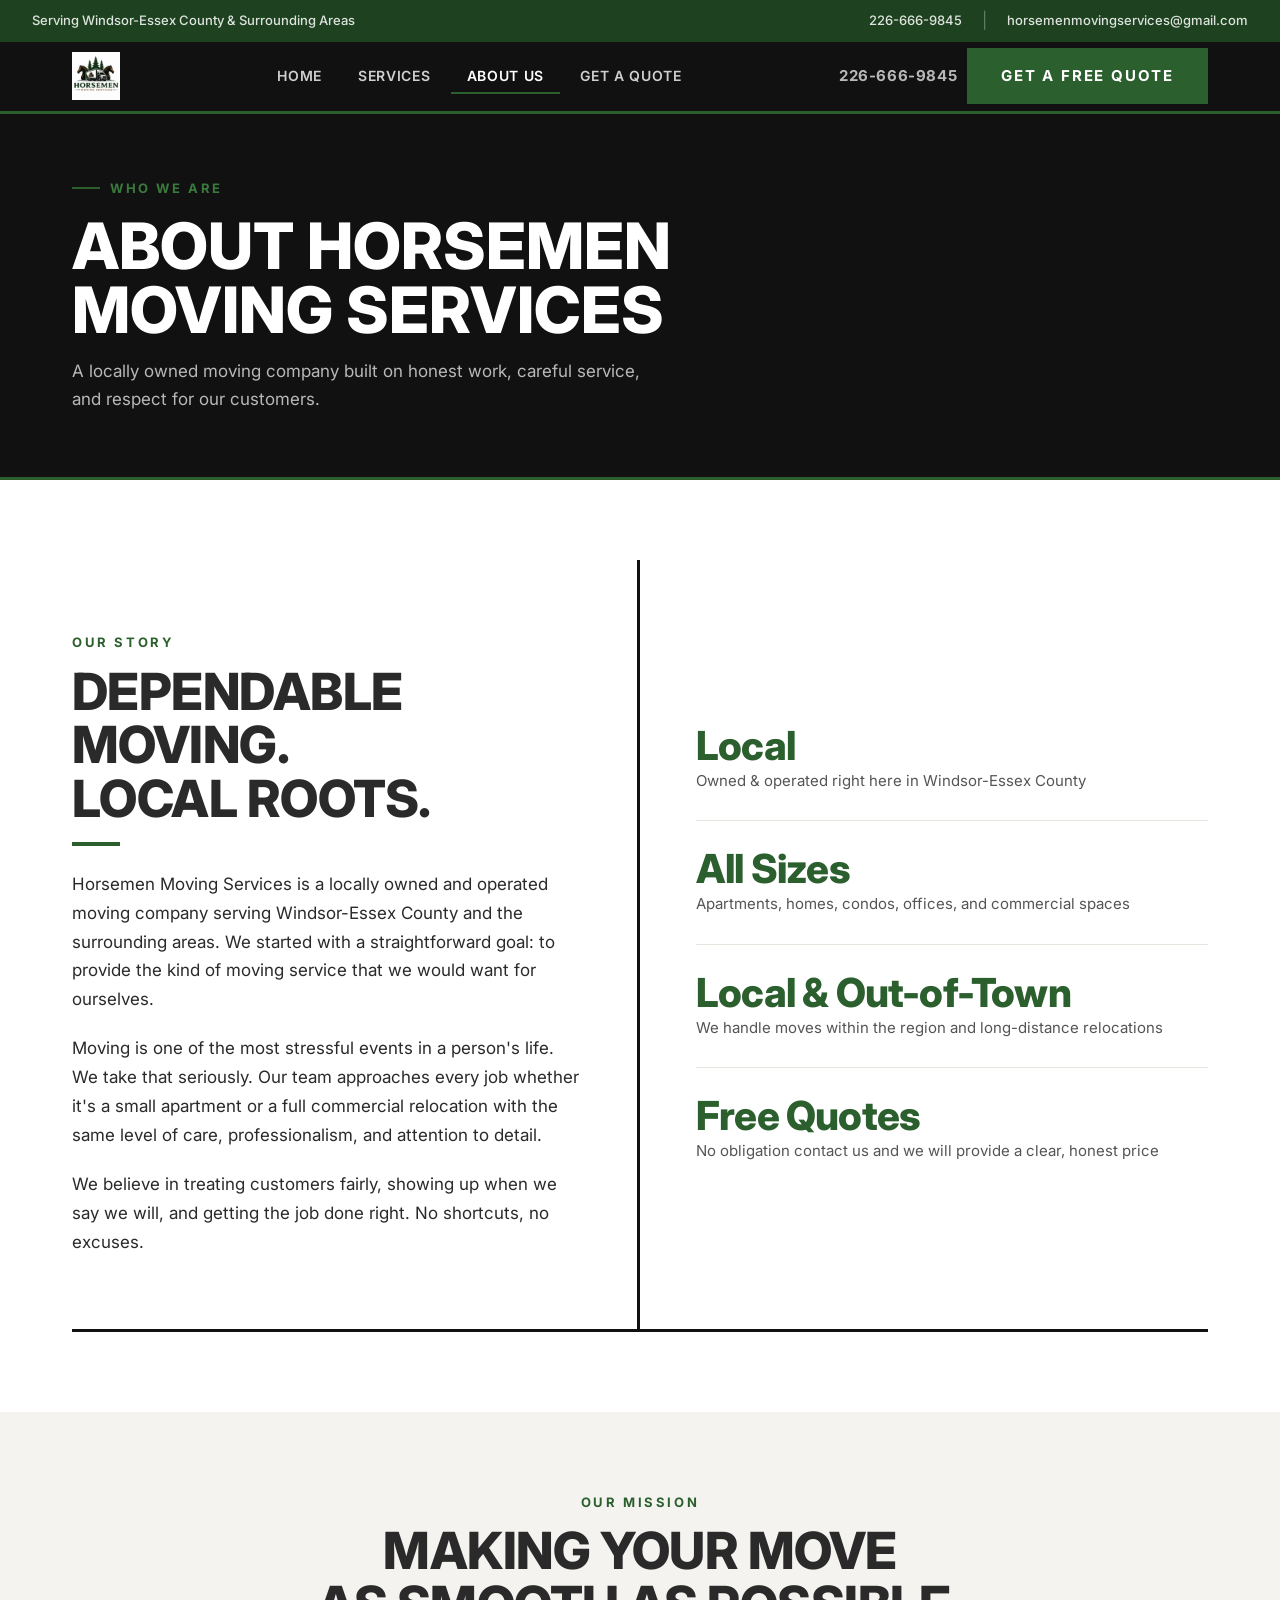
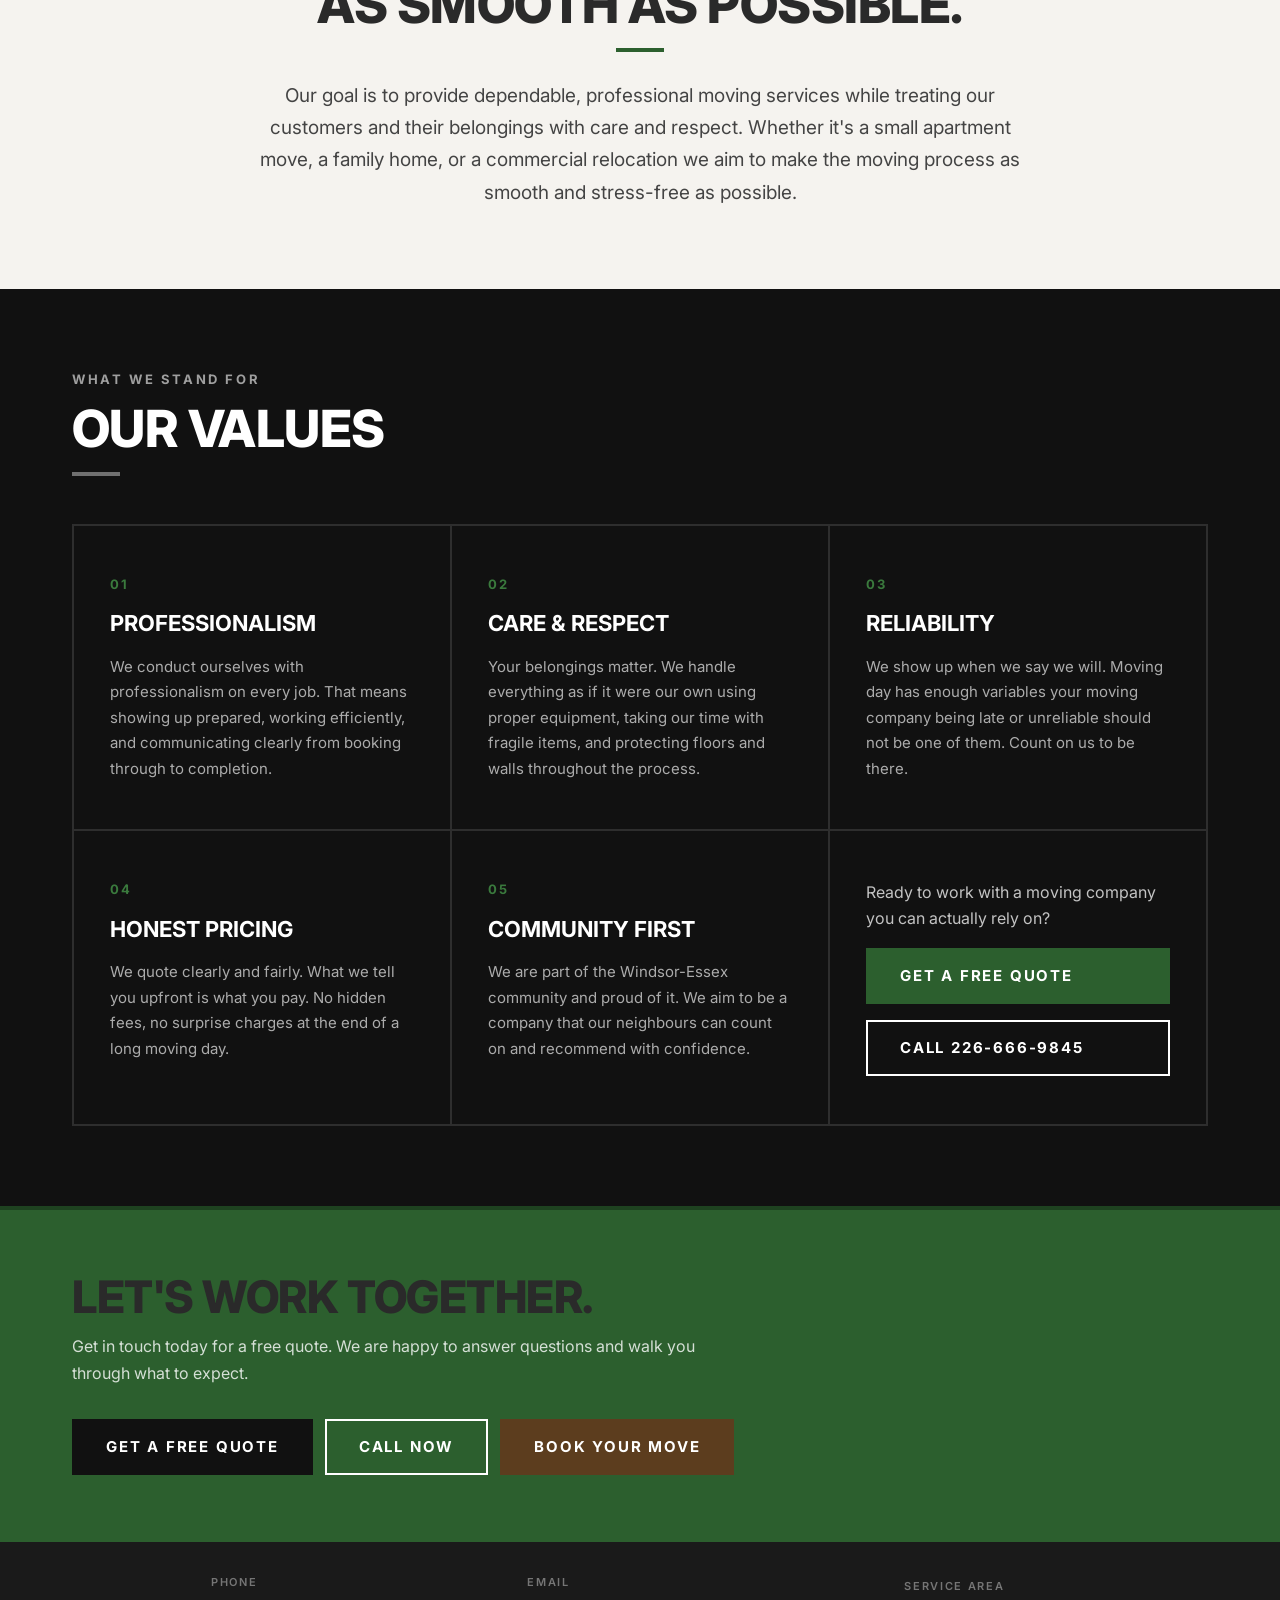
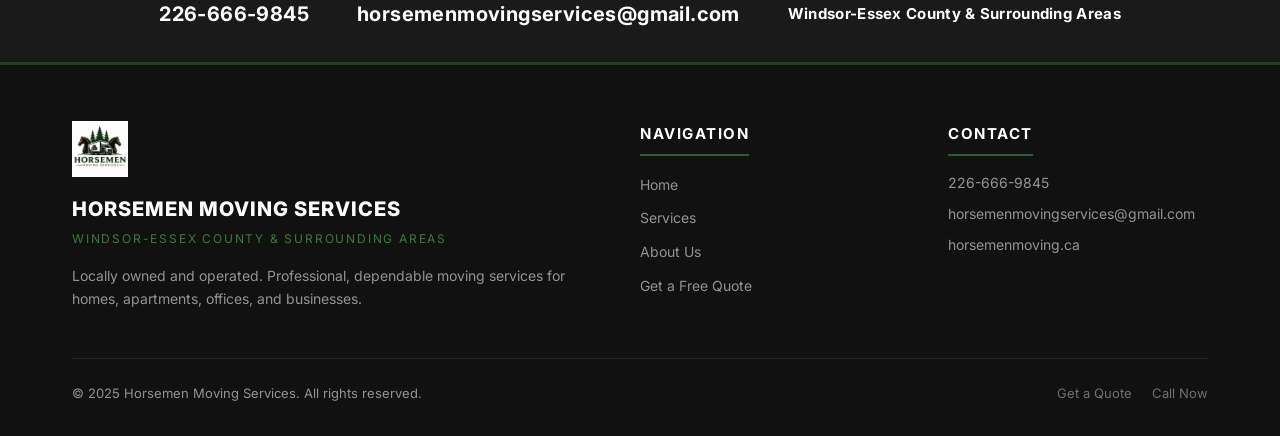
==== about.html @ dae124a0 "Initial commit: Horsemen Moving Services website" ====
﻿<!DOCTYPE html>
<html lang="en">
<head>
  <meta charset="UTF-8" />
  <meta name="viewport" content="width=device-width, initial-scale=1.0" />
  <title>About Us | Horsemen Moving Services</title>
  <meta name="description" content="Horsemen Moving Services is a locally owned moving company serving Windsor-Essex County. Learn about our values and commitment to professional, dependable service." />
  <link rel="stylesheet" href="style.css" />
  <style>
    /* About page specific additions */
    .about-intro {
      display: grid;
      grid-template-columns: 1fr 1fr;
      gap: 0;
      border-bottom: 3px solid var(--black);
    }

    .about-intro__content {
      padding: 72px 56px 72px 0;
      border-right: 3px solid var(--black);
    }

    .about-intro__aside {
      padding: 72px 0 72px 56px;
      display: flex;
      flex-direction: column;
      justify-content: center;
    }

    .about-stat {
      padding: 28px 0;
      border-bottom: 1px solid var(--light-gray);
    }

    .about-stat:last-child {
      border-bottom: none;
    }

    .about-stat__value {
      font-family: var(--font-cond);
      font-size: 40px;
      font-weight: 800;
      color: var(--green);
      line-height: 1;
      letter-spacing: -0.02em;
      margin-bottom: 4px;
    }

    .about-stat__label {
      font-size: 15px;
      color: #555;
      line-height: 1.5;
    }

    .values-row {
      display: grid;
      grid-template-columns: repeat(3, 1fr);
      gap: 0;
      border-top: 2px solid rgba(255,255,255,0.12);
      border-left: 2px solid rgba(255,255,255,0.12);
    }

    .value-block {
      padding: 48px 36px;
      border-right: 2px solid rgba(255,255,255,0.12);
      border-bottom: 2px solid rgba(255,255,255,0.12);
    }

    .value-block__label {
      font-family: var(--font-cond);
      font-size: 13px;
      font-weight: 700;
      letter-spacing: 0.18em;
      text-transform: uppercase;
      color: var(--green-light);
      margin-bottom: 12px;
    }

    .value-block__title {
      font-family: var(--font-cond);
      font-size: 22px;
      font-weight: 700;
      text-transform: uppercase;
      color: var(--white);
      margin-bottom: 12px;
    }

    .value-block__body {
      font-size: 15px;
      line-height: 1.7;
      color: rgba(255,255,255,0.65);
    }

    @media (max-width: 1024px) {
      .about-intro {
        grid-template-columns: 1fr;
      }
      .about-intro__content {
        padding: 56px 0;
        border-right: none;
        border-bottom: 2px solid var(--light-gray);
      }
      .about-intro__aside {
        padding: 48px 0;
      }
      .values-row {
        grid-template-columns: 1fr 1fr;
      }
    }

    @media (max-width: 768px) {
      .values-row {
        grid-template-columns: 1fr;
      }
    }
  </style>
</head>
<body>

  <!-- TOP BAR -->
  <div class="topbar">
    <div style="display:flex;gap:24px;align-items:center;flex-wrap:wrap;">
      <span class="topbar__item">Serving Windsor-Essex County &amp; Surrounding Areas</span>
    </div>
    <div style="display:flex;gap:20px;align-items:center;flex-wrap:wrap;">
      <span class="topbar__item"><a href="tel:2266669845">226-666-9845</a></span>
      <span class="topbar__sep">|</span>
      <span class="topbar__item"><a href="mailto:horsemenmovingservices@gmail.com">horsemenmovingservices@gmail.com</a></span>
    </div>
  </div>

  <!-- NAVIGATION -->
  <nav class="nav" id="main-nav">
    <div class="nav__inner">
      <a href="index.html" class="nav__logo" aria-label="Horsemen Moving Services Home">
        <img src="logo.jpg" alt="Horsemen Moving Services Logo" />
      </a>
      <ul class="nav__links" role="list">
        <li><a href="index.html" class="nav__link">Home</a></li>
        <li><a href="services.html" class="nav__link">Services</a></li>
        <li><a href="about.html" class="nav__link active">About Us</a></li>
        <li><a href="quote.html" class="nav__link">Get a Quote</a></li>
      </ul>
      <div class="nav__cta">
        <a href="tel:2266669845" class="nav__phone">226-666-9845</a>
        <a href="quote.html" class="btn btn--green">Get a Free Quote</a>
      </div>
      <button class="nav__hamburger" id="hamburger" aria-label="Open menu" aria-expanded="false">
        <span></span><span></span><span></span>
      </button>
    </div>
    <div class="nav__mobile" id="mobile-menu" role="navigation">
      <a href="index.html" class="nav__link">Home</a>
      <a href="services.html" class="nav__link">Services</a>
      <a href="about.html" class="nav__link active">About Us</a>
      <a href="quote.html" class="nav__link">Get a Quote</a>
      <a href="quote.html" class="btn btn--green">Get a Free Quote</a>
      <a href="tel:2266669845" class="btn btn--outline-white">Call Now: 226-666-9845</a>
    </div>
  </nav>

  <!-- PAGE HERO -->
  <section class="page-hero">
    <div class="container">
      <span class="page-hero__eyebrow">Who We Are</span>
      <h1 class="page-hero__title">About Horsemen<br>Moving Services</h1>
      <p class="page-hero__body">
        A locally owned moving company built on honest work, careful service, and respect for our customers.
      </p>
    </div>
  </section>

  <!-- ABOUT INTRO -->
  <section class="section">
    <div class="container">
      <div class="about-intro">

        <div class="about-intro__content">
          <span class="section-label section-label--green">Our Story</span>
          <h2 class="section-title">Dependable Moving.<br>Local Roots.</h2>
          <div class="divider"></div>
          <p class="section-body" style="margin-bottom:20px;">
            Horsemen Moving Services is a locally owned and operated moving company serving Windsor-Essex County and the surrounding areas. We started with a straightforward goal: to provide the kind of moving service that we would want for ourselves.
          </p>
          <p class="section-body" style="margin-bottom:20px;">
            Moving is one of the most stressful events in a person's life. We take that seriously. Our team approaches every job whether it's a small apartment or a full commercial relocation with the same level of care, professionalism, and attention to detail.
          </p>
          <p class="section-body">
            We believe in treating customers fairly, showing up when we say we will, and getting the job done right. No shortcuts, no excuses.
          </p>
        </div>

        <div class="about-intro__aside">
          <div class="about-stat">
            <div class="about-stat__value">Local</div>
            <div class="about-stat__label">Owned &amp; operated right here in Windsor-Essex County</div>
          </div>
          <div class="about-stat">
            <div class="about-stat__value">All Sizes</div>
            <div class="about-stat__label">Apartments, homes, condos, offices, and commercial spaces</div>
          </div>
          <div class="about-stat">
            <div class="about-stat__value">Local &amp; Out-of-Town</div>
            <div class="about-stat__label">We handle moves within the region and long-distance relocations</div>
          </div>
          <div class="about-stat">
            <div class="about-stat__value">Free Quotes</div>
            <div class="about-stat__label">No obligation contact us and we will provide a clear, honest price</div>
          </div>
        </div>

      </div>
    </div>
  </section>

  <!-- MISSION -->
  <section class="section section--offwhite" aria-labelledby="mission-heading">
    <div class="container">
      <div style="max-width:760px;margin:0 auto;text-align:center;">
        <span class="section-label section-label--green" style="display:block;text-align:center;">Our Mission</span>
        <h2 class="section-title" id="mission-heading" style="text-align:center;">
          Making Your Move<br>As Smooth As Possible.
        </h2>
        <div class="divider" style="margin:16px auto 28px;"></div>
        <p style="font-size:19px;line-height:1.7;color:#444;text-align:center;">
          Our goal is to provide dependable, professional moving services while treating our customers and their belongings with care and respect. Whether it's a small apartment move, a family home, or a commercial relocation we aim to make the moving process as smooth and stress-free as possible.
        </p>
      </div>
    </div>
  </section>

  <!-- VALUES -->
  <section class="section section--dark" aria-labelledby="values-heading">
    <div class="container">
      <span class="section-label section-label--light">What We Stand For</span>
      <h2 class="section-title" id="values-heading">Our Values</h2>
      <div class="divider divider--white" style="margin-bottom:48px;"></div>

      <div class="values-row">
        <div class="value-block">
          <div class="value-block__label">01</div>
          <h3 class="value-block__title">Professionalism</h3>
          <p class="value-block__body">We conduct ourselves with professionalism on every job. That means showing up prepared, working efficiently, and communicating clearly from booking through to completion.</p>
        </div>
        <div class="value-block">
          <div class="value-block__label">02</div>
          <h3 class="value-block__title">Care &amp; Respect</h3>
          <p class="value-block__body">Your belongings matter. We handle everything as if it were our own using proper equipment, taking our time with fragile items, and protecting floors and walls throughout the process.</p>
        </div>
        <div class="value-block">
          <div class="value-block__label">03</div>
          <h3 class="value-block__title">Reliability</h3>
          <p class="value-block__body">We show up when we say we will. Moving day has enough variables your moving company being late or unreliable should not be one of them. Count on us to be there.</p>
        </div>
        <div class="value-block">
          <div class="value-block__label">04</div>
          <h3 class="value-block__title">Honest Pricing</h3>
          <p class="value-block__body">We quote clearly and fairly. What we tell you upfront is what you pay. No hidden fees, no surprise charges at the end of a long moving day.</p>
        </div>
        <div class="value-block">
          <div class="value-block__label">05</div>
          <h3 class="value-block__title">Community First</h3>
          <p class="value-block__body">We are part of the Windsor-Essex community and proud of it. We aim to be a company that our neighbours can count on and recommend with confidence.</p>
        </div>
        <div class="value-block" style="display:flex;flex-direction:column;justify-content:center;gap:16px;">
          <p style="font-size:16px;color:rgba(255,255,255,0.75);line-height:1.65;">Ready to work with a moving company you can actually rely on?</p>
          <a href="quote.html" class="btn btn--green">Get a Free Quote</a>
          <a href="tel:2266669845" class="btn btn--outline-white">Call 226-666-9845</a>
        </div>
      </div>
    </div>
  </section>

  <!-- CTA BAND -->
  <div class="cta-band">
    <div class="container">
      <div class="cta-band__inner">
        <div class="cta-band__text">
          <h2 class="section-title">Let's Work Together.</h2>
          <p class="section-body">Get in touch today for a free quote. We are happy to answer questions and walk you through what to expect.</p>
        </div>
        <div class="cta-band__buttons">
          <a href="quote.html" class="btn btn--black">Get a Free Quote</a>
          <a href="tel:2266669845" class="btn btn--outline-white">Call Now</a>
          <a href="quote.html" class="btn btn--brown">Book Your Move</a>
        </div>
      </div>
    </div>
  </div>

  <!-- CONTACT STRIP -->
  <div class="contact-strip">
    <div class="contact-strip__inner">
      <div class="contact-item">
        <span class="contact-item__label">Phone</span>
        <span class="contact-item__value"><a href="tel:2266669845">226-666-9845</a></span>
      </div>
      <div class="contact-item">
        <span class="contact-item__label">Email</span>
        <span class="contact-item__value"><a href="mailto:horsemenmovingservices@gmail.com">horsemenmovingservices@gmail.com</a></span>
      </div>
      <div class="contact-item">
        <span class="contact-item__label">Service Area</span>
        <span class="contact-item__value" style="font-size:15px;">Windsor-Essex County &amp; Surrounding Areas</span>
      </div>
    </div>
  </div>

  <!-- FOOTER -->
  <footer class="footer">
    <div class="container">
      <div class="footer__grid">
        <div class="footer__brand">
          <img src="logo.jpg" alt="Horsemen Moving Services" />
          <div class="footer__brand-name">Horsemen Moving Services</div>
          <div class="footer__brand-sub">Windsor-Essex County &amp; Surrounding Areas</div>
          <p class="footer__brand-body">Locally owned and operated. Professional, dependable moving services for homes, apartments, offices, and businesses.</p>
        </div>
        <div>
          <span class="footer__col-title">Navigation</span>
          <ul class="footer__links">
            <li><a href="index.html">Home</a></li>
            <li><a href="services.html">Services</a></li>
            <li><a href="about.html">About Us</a></li>
            <li><a href="quote.html">Get a Free Quote</a></li>
          </ul>
        </div>
        <div>
          <span class="footer__col-title">Contact</span>
          <ul class="footer__contact-list">
            <li class="footer__contact-item"><a href="tel:2266669845">226-666-9845</a></li>
            <li class="footer__contact-item"><a href="mailto:horsemenmovingservices@gmail.com">horsemenmovingservices@gmail.com</a></li>
            <li class="footer__contact-item"><a href="https://horsemenmoving.ca" target="_blank" rel="noopener">horsemenmoving.ca</a></li>
          </ul>
        </div>
      </div>
      <div class="footer__bottom">
        <span class="footer__copy">&copy; 2025 Horsemen Moving Services. All rights reserved.</span>
        <div class="footer__bottom-links">
          <a href="quote.html">Get a Quote</a>
          <a href="tel:2266669845">Call Now</a>
        </div>
      </div>
    </div>
  </footer>

  <script>
    const hamburger = document.getElementById('hamburger');
    const mobileMenu = document.getElementById('mobile-menu');
    hamburger.addEventListener('click', function () {
      const isOpen = mobileMenu.classList.toggle('open');
      hamburger.setAttribute('aria-expanded', isOpen ? 'true' : 'false');
    });
    document.addEventListener('click', function (e) {
      if (!hamburger.contains(e.target) && !mobileMenu.contains(e.target)) {
        mobileMenu.classList.remove('open');
        hamburger.setAttribute('aria-expanded', 'false');
      }
    });
  </script>

</body>
</html>
---- style.css ----
/* ============================================================
   HORSEMEN MOVING SERVICES — Global Stylesheet
   Colors: Forest Green #2C5F2E | Dark Brown #5C3D1E | Black #111
   ============================================================ */

@import url('https://fonts.googleapis.com/css2?family=Inter:wght@400;500;600;700;800;900&display=swap');

/* === RESET & BASE === */
*, *::before, *::after {
  box-sizing: border-box;
  margin: 0;
  padding: 0;
}

:root {
  --green:       #2C5F2E;
  --green-dark:  #1e4220;
  --green-light: #3a7a3d;
  --brown:       #5C3D1E;
  --brown-dark:  #3e2910;
  --black:       #111111;
  --off-black:   #1a1a1a;
  --white:       #ffffff;
  --off-white:   #f5f3ef;
  --light-gray:  #e8e4de;
  --mid-gray:    #999;
  --text-body:   #2a2a2a;

  --font-main:   'Inter', sans-serif;
  --font-cond:   'Inter', sans-serif;

  --nav-h:       72px;
  --section-pad: 80px 0;
  --max-w:       1200px;
  --border:      2px solid var(--black);
}

html {
  scroll-behavior: smooth;
}

body {
  font-family: var(--font-main);
  color: var(--text-body);
  background: var(--white);
  line-height: 1.6;
  font-size: 16px;
}

img {
  display: block;
  max-width: 100%;
}

a {
  text-decoration: none;
  color: inherit;
}

ul {
  list-style: none;
}

/* === UTILITY === */
.container {
  max-width: var(--max-w);
  margin: 0 auto;
  padding: 0 32px;
}

.section {
  padding: var(--section-pad);
}

.section--dark {
  background: var(--black);
  color: var(--white);
}

.section--green {
  background: var(--green);
  color: var(--white);
}

.section--brown {
  background: var(--brown);
  color: var(--white);
}

.section--offwhite {
  background: var(--off-white);
}

.section-label {
  font-family: var(--font-cond);
  font-size: 13px;
  font-weight: 700;
  letter-spacing: 0.2em;
  text-transform: uppercase;
  margin-bottom: 12px;
  display: block;
}

.section-label--green { color: var(--green); }
.section-label--brown { color: var(--brown); }
.section-label--light { color: rgba(255,255,255,0.6); }

.section-title {
  font-family: var(--font-cond);
  font-size: clamp(32px, 4vw, 52px);
  font-weight: 800;
  line-height: 1.05;
  letter-spacing: -0.01em;
  text-transform: uppercase;
}

.section-body {
  font-size: 17px;
  line-height: 1.7;
  max-width: 640px;
}

/* === BUTTONS === */
.btn {
  display: inline-block;
  font-family: var(--font-cond);
  font-weight: 700;
  font-size: 15px;
  letter-spacing: 0.12em;
  text-transform: uppercase;
  padding: 14px 32px;
  border: 2px solid transparent;
  cursor: pointer;
  transition: background 0.18s ease, color 0.18s ease, border-color 0.18s ease;
  white-space: nowrap;
}

.btn--green {
  background: var(--green);
  color: var(--white);
  border-color: var(--green);
}
.btn--green:hover {
  background: var(--green-dark);
  border-color: var(--green-dark);
}

.btn--brown {
  background: var(--brown);
  color: var(--white);
  border-color: var(--brown);
}
.btn--brown:hover {
  background: var(--brown-dark);
  border-color: var(--brown-dark);
}

.btn--black {
  background: var(--black);
  color: var(--white);
  border-color: var(--black);
}
.btn--black:hover {
  background: var(--off-black);
}

.btn--outline-white {
  background: transparent;
  color: var(--white);
  border-color: var(--white);
}
.btn--outline-white:hover {
  background: var(--white);
  color: var(--black);
}

.btn--outline-green {
  background: transparent;
  color: var(--green);
  border-color: var(--green);
}
.btn--outline-green:hover {
  background: var(--green);
  color: var(--white);
}

/* === DIVIDER === */
.divider {
  width: 48px;
  height: 4px;
  background: var(--green);
  margin: 16px 0 24px;
}
.divider--brown { background: var(--brown); }
.divider--white { background: rgba(255,255,255,0.4); }

/* ============================================================
   NAVIGATION
   ============================================================ */
.nav {
  position: sticky;
  top: 0;
  z-index: 100;
  background: var(--black);
  height: var(--nav-h);
  border-bottom: 3px solid var(--green);
}

.nav__inner {
  max-width: var(--max-w);
  margin: 0 auto;
  padding: 0 32px;
  height: 100%;
  display: flex;
  align-items: center;
  justify-content: space-between;
  gap: 24px;
}

.nav__logo {
  display: flex;
  align-items: center;
  gap: 12px;
  flex-shrink: 0;
}

.nav__logo img {
  height: 48px;
  width: auto;
  object-fit: contain;
}

.nav__logo-text {
  display: flex;
  flex-direction: column;
  line-height: 1.1;
}

.nav__logo-name {
  font-family: var(--font-cond);
  font-size: 20px;
  font-weight: 800;
  color: var(--white);
  letter-spacing: 0.05em;
  text-transform: uppercase;
}

.nav__logo-sub {
  font-family: var(--font-main);
  font-size: 11px;
  font-weight: 500;
  color: var(--green-light);
  letter-spacing: 0.15em;
  text-transform: uppercase;
}

.nav__links {
  display: flex;
  align-items: center;
  gap: 4px;
}

.nav__link {
  font-family: var(--font-main);
  font-size: 14px;
  font-weight: 600;
  letter-spacing: 0.05em;
  text-transform: uppercase;
  color: rgba(255,255,255,0.8);
  padding: 8px 16px;
  transition: color 0.15s;
}

.nav__link:hover,
.nav__link.active {
  color: var(--white);
}

.nav__link.active {
  border-bottom: 2px solid var(--green);
}

.nav__cta {
  display: flex;
  align-items: center;
  gap: 10px;
  flex-shrink: 0;
}

.nav__phone {
  font-family: var(--font-cond);
  font-size: 15px;
  font-weight: 700;
  color: rgba(255,255,255,0.7);
  letter-spacing: 0.04em;
  transition: color 0.15s;
}

.nav__phone:hover {
  color: var(--white);
}

/* Mobile nav toggle */
.nav__hamburger {
  display: none;
  flex-direction: column;
  gap: 5px;
  cursor: pointer;
  padding: 8px;
  background: none;
  border: none;
}

.nav__hamburger span {
  display: block;
  width: 26px;
  height: 2px;
  background: var(--white);
  transition: transform 0.2s, opacity 0.2s;
}

.nav__mobile {
  display: none;
  position: absolute;
  top: var(--nav-h);
  left: 0;
  right: 0;
  background: var(--black);
  border-top: 1px solid rgba(255,255,255,0.1);
  padding: 16px 32px 24px;
  flex-direction: column;
  gap: 4px;
}

.nav__mobile .nav__link {
  display: block;
  padding: 12px 0;
  border-bottom: 1px solid rgba(255,255,255,0.08);
  font-size: 15px;
}

.nav__mobile .btn {
  margin-top: 12px;
  text-align: center;
}

/* ============================================================
   TOP BAR
   ============================================================ */
.topbar {
  background: var(--green-dark);
  padding: 8px 32px;
  display: flex;
  justify-content: space-between;
  align-items: center;
  gap: 16px;
  flex-wrap: wrap;
}

.topbar__item {
  font-size: 13px;
  font-weight: 500;
  color: rgba(255,255,255,0.85);
  display: flex;
  align-items: center;
  gap: 6px;
}

.topbar__item a:hover {
  color: var(--white);
}

.topbar__sep {
  color: rgba(255,255,255,0.3);
}

/* ============================================================
   HERO
   ============================================================ */
.hero {
  background: var(--black);
  color: var(--white);
  min-height: calc(100vh - var(--nav-h) - 36px);
  display: grid;
  grid-template-columns: 1fr 1fr;
  position: relative;
  overflow: hidden;
}

.hero__content {
  padding: 80px 64px 80px 64px;
  display: flex;
  flex-direction: column;
  justify-content: center;
  position: relative;
  z-index: 2;
  border-right: 3px solid var(--green);
}

.hero__eyebrow {
  font-family: var(--font-cond);
  font-size: 13px;
  font-weight: 700;
  letter-spacing: 0.25em;
  text-transform: uppercase;
  color: var(--green-light);
  margin-bottom: 20px;
  display: flex;
  align-items: center;
  gap: 12px;
}

.hero__eyebrow::before {
  content: '';
  display: block;
  width: 32px;
  height: 2px;
  background: var(--green);
}

.hero__title {
  font-family: var(--font-cond);
  font-size: clamp(48px, 6vw, 80px);
  font-weight: 800;
  line-height: 1.0;
  text-transform: uppercase;
  letter-spacing: -0.01em;
  margin-bottom: 24px;
}

.hero__title em {
  color: var(--green-light);
  font-style: normal;
}

.hero__body {
  font-size: 18px;
  line-height: 1.65;
  color: rgba(255,255,255,0.75);
  max-width: 520px;
  margin-bottom: 40px;
}

.hero__buttons {
  display: flex;
  flex-wrap: wrap;
  gap: 12px;
}

.hero__area {
  margin-top: 48px;
  padding-top: 24px;
  border-top: 1px solid rgba(255,255,255,0.12);
  font-size: 14px;
  color: rgba(255,255,255,0.5);
  display: flex;
  align-items: center;
  gap: 8px;
}

.hero__area strong {
  color: rgba(255,255,255,0.8);
  font-weight: 600;
}

.hero__image {
  position: relative;
  overflow: hidden;
}

.hero__image img {
  width: 100%;
  height: 100%;
  object-fit: cover;
  display: block;
  filter: brightness(0.7);
}

.hero__image-overlay {
  position: absolute;
  inset: 0;
  background: linear-gradient(to right, rgba(0,0,0,0.4) 0%, transparent 60%);
}

/* ============================================================
   TRUST BAR
   ============================================================ */
.trust-bar {
  background: var(--green);
  padding: 28px 0;
  border-top: none;
}

.trust-bar__inner {
  display: flex;
  justify-content: center;
  align-items: center;
  gap: 0;
  flex-wrap: wrap;
}

.trust-bar__item {
  display: flex;
  flex-direction: column;
  align-items: center;
  text-align: center;
  padding: 8px 40px;
  border-right: 1px solid rgba(255,255,255,0.2);
}

.trust-bar__item:last-child {
  border-right: none;
}

.trust-bar__label {
  font-family: var(--font-cond);
  font-size: 22px;
  font-weight: 800;
  color: var(--white);
  line-height: 1;
  letter-spacing: 0.02em;
}

.trust-bar__sub {
  font-size: 12px;
  font-weight: 500;
  color: rgba(255,255,255,0.75);
  text-transform: uppercase;
  letter-spacing: 0.1em;
  margin-top: 4px;
}

/* ============================================================
   SERVICES GRID
   ============================================================ */
.services-grid {
  display: grid;
  grid-template-columns: repeat(3, 1fr);
  gap: 0;
  border-top: 3px solid var(--black);
  border-left: 3px solid var(--black);
}

.service-card {
  padding: 36px 32px;
  border-right: 3px solid var(--black);
  border-bottom: 3px solid var(--black);
  background: var(--white);
  transition: background 0.18s ease;
}

.service-card:hover {
  background: var(--off-white);
}

.service-card__icon {
  width: 44px;
  height: 44px;
  margin-bottom: 20px;
  display: flex;
  align-items: center;
  justify-content: center;
}

.service-card__icon svg {
  width: 100%;
  height: 100%;
  fill: var(--green);
}

.service-card__title {
  font-family: var(--font-cond);
  font-size: 20px;
  font-weight: 700;
  text-transform: uppercase;
  letter-spacing: 0.03em;
  margin-bottom: 10px;
  color: var(--black);
}

.service-card__body {
  font-size: 15px;
  line-height: 1.65;
  color: #555;
}

/* ============================================================
   WHY US / FEATURE BLOCKS
   ============================================================ */
.features {
  display: grid;
  grid-template-columns: 1fr 1fr;
  gap: 0;
}

.feature-block {
  padding: 56px 48px;
  border-bottom: 2px solid rgba(255,255,255,0.1);
}

.feature-block:nth-child(odd) {
  border-right: 2px solid rgba(255,255,255,0.1);
}

.feature-block__num {
  font-family: var(--font-cond);
  font-size: 60px;
  font-weight: 800;
  line-height: 1;
  color: rgba(255,255,255,0.08);
  margin-bottom: 8px;
  letter-spacing: -0.03em;
}

.feature-block__title {
  font-family: var(--font-cond);
  font-size: 22px;
  font-weight: 700;
  text-transform: uppercase;
  letter-spacing: 0.04em;
  color: var(--white);
  margin-bottom: 12px;
}

.feature-block__body {
  font-size: 15px;
  line-height: 1.65;
  color: rgba(255,255,255,0.65);
}

/* ============================================================
   CTA BAND
   ============================================================ */
.cta-band {
  background: var(--green);
  padding: 64px 0;
  border-top: 4px solid var(--green-dark);
}

.cta-band__inner {
  display: flex;
  justify-content: space-between;
  align-items: center;
  gap: 32px;
  flex-wrap: wrap;
}

.cta-band__text .section-title {
  font-size: clamp(28px, 3.5vw, 46px);
}

.cta-band__text .section-body {
  margin-top: 12px;
  color: rgba(255,255,255,0.8);
  font-size: 16px;
}

.cta-band__buttons {
  display: flex;
  gap: 12px;
  flex-shrink: 0;
  flex-wrap: wrap;
}

/* ============================================================
   CONTACT STRIP
   ============================================================ */
.contact-strip {
  background: var(--off-black);
  padding: 32px 0;
  border-top: 3px solid var(--green);
}

.contact-strip__inner {
  display: flex;
  justify-content: center;
  align-items: center;
  gap: 48px;
  flex-wrap: wrap;
}

.contact-item {
  display: flex;
  flex-direction: column;
  align-items: center;
  text-align: center;
}

.contact-item__label {
  font-size: 11px;
  font-weight: 600;
  text-transform: uppercase;
  letter-spacing: 0.15em;
  color: rgba(255,255,255,0.4);
  margin-bottom: 6px;
}

.contact-item__value {
  font-family: var(--font-cond);
  font-size: 20px;
  font-weight: 700;
  color: var(--white);
  letter-spacing: 0.02em;
}

.contact-item__value a:hover {
  color: var(--green-light);
}

/* ============================================================
   FOOTER
   ============================================================ */
.footer {
  background: var(--black);
  color: rgba(255,255,255,0.55);
  padding: 56px 0 32px;
  border-top: 3px solid var(--green-dark);
}

.footer__grid {
  display: grid;
  grid-template-columns: 2fr 1fr 1fr;
  gap: 48px;
  margin-bottom: 48px;
}

.footer__brand img {
  height: 56px;
  width: auto;
  object-fit: contain;
  margin-bottom: 16px;
}

.footer__brand-name {
  font-family: var(--font-cond);
  font-size: 20px;
  font-weight: 800;
  color: var(--white);
  text-transform: uppercase;
  letter-spacing: 0.05em;
  margin-bottom: 4px;
}

.footer__brand-sub {
  font-size: 12px;
  color: var(--green-light);
  text-transform: uppercase;
  letter-spacing: 0.15em;
  margin-bottom: 16px;
}

.footer__brand-body {
  font-size: 14px;
  line-height: 1.65;
}

.footer__col-title {
  font-family: var(--font-cond);
  font-size: 15px;
  font-weight: 700;
  text-transform: uppercase;
  letter-spacing: 0.1em;
  color: var(--white);
  margin-bottom: 16px;
  padding-bottom: 8px;
  border-bottom: 2px solid var(--green);
  display: inline-block;
}

.footer__links {
  display: flex;
  flex-direction: column;
  gap: 8px;
}

.footer__links a {
  font-size: 14px;
  color: rgba(255,255,255,0.55);
  transition: color 0.15s;
}

.footer__links a:hover {
  color: var(--green-light);
}

.footer__contact-list {
  display: flex;
  flex-direction: column;
  gap: 10px;
}

.footer__contact-item {
  font-size: 14px;
  line-height: 1.5;
}

.footer__contact-item a {
  color: rgba(255,255,255,0.55);
  transition: color 0.15s;
}

.footer__contact-item a:hover {
  color: var(--green-light);
}

.footer__bottom {
  border-top: 1px solid rgba(255,255,255,0.08);
  padding-top: 24px;
  display: flex;
  justify-content: space-between;
  align-items: center;
  flex-wrap: wrap;
  gap: 12px;
}

.footer__copy {
  font-size: 13px;
}

.footer__bottom-links {
  display: flex;
  gap: 20px;
}

.footer__bottom-links a {
  font-size: 13px;
  color: rgba(255,255,255,0.4);
  transition: color 0.15s;
}

.footer__bottom-links a:hover {
  color: var(--white);
}

/* ============================================================
   PAGE HERO (inner pages)
   ============================================================ */
.page-hero {
  background: var(--black);
  color: var(--white);
  padding: 64px 0;
  border-bottom: 3px solid var(--green);
}

.page-hero__eyebrow {
  font-family: var(--font-cond);
  font-size: 13px;
  font-weight: 700;
  letter-spacing: 0.2em;
  text-transform: uppercase;
  color: var(--green-light);
  margin-bottom: 16px;
  display: flex;
  align-items: center;
  gap: 10px;
}

.page-hero__eyebrow::before {
  content: '';
  display: block;
  width: 28px;
  height: 2px;
  background: var(--green);
}

.page-hero__title {
  font-family: var(--font-cond);
  font-size: clamp(40px, 5vw, 68px);
  font-weight: 800;
  text-transform: uppercase;
  line-height: 1.0;
  margin-bottom: 16px;
}

.page-hero__body {
  font-size: 17px;
  color: rgba(255,255,255,0.7);
  max-width: 600px;
}

/* ============================================================
   SERVICES PAGE — FULL LIST
   ============================================================ */
.services-list {
  display: grid;
  grid-template-columns: 1fr 1fr;
  gap: 0;
  border-top: 2px solid var(--light-gray);
  border-left: 2px solid var(--light-gray);
}

.service-item {
  padding: 40px 36px;
  border-right: 2px solid var(--light-gray);
  border-bottom: 2px solid var(--light-gray);
}

.service-item__number {
  font-family: var(--font-cond);
  font-size: 13px;
  font-weight: 700;
  letter-spacing: 0.15em;
  color: var(--green);
  margin-bottom: 12px;
  text-transform: uppercase;
}

.service-item__title {
  font-family: var(--font-cond);
  font-size: 24px;
  font-weight: 700;
  text-transform: uppercase;
  letter-spacing: 0.03em;
  margin-bottom: 12px;
  color: var(--black);
}

.service-item__body {
  font-size: 15px;
  line-height: 1.7;
  color: #555;
}

/* ============================================================
   ABOUT PAGE
   ============================================================ */
.about-split {
  display: grid;
  grid-template-columns: 1fr 1fr;
  gap: 0;
}

.about-split__image {
  position: relative;
  min-height: 480px;
  overflow: hidden;
}

.about-split__image img {
  width: 100%;
  height: 100%;
  object-fit: cover;
  display: block;
}

.about-split__content {
  padding: 72px 64px;
  display: flex;
  flex-direction: column;
  justify-content: center;
}

.about-split__content .section-body {
  margin-top: 20px;
}

.about-split__content .section-body + .section-body {
  margin-top: 16px;
}

.values-grid {
  display: grid;
  grid-template-columns: repeat(3, 1fr);
  gap: 0;
  border-top: 2px solid var(--black);
  border-left: 2px solid var(--black);
}

.value-card {
  padding: 40px 32px;
  border-right: 2px solid var(--black);
  border-bottom: 2px solid var(--black);
  background: var(--white);
}

.value-card__title {
  font-family: var(--font-cond);
  font-size: 20px;
  font-weight: 700;
  text-transform: uppercase;
  letter-spacing: 0.04em;
  color: var(--white);
  margin-bottom: 10px;
}

.value-card__body {
  font-size: 15px;
  line-height: 1.65;
  color: rgba(255,255,255,0.7);
}

/* ============================================================
   QUOTE PAGE — FORM
   ============================================================ */
.quote-layout {
  display: grid;
  grid-template-columns: 1fr 380px;
  gap: 0;
  align-items: start;
}

.quote-form-wrap {
  padding: 64px 56px 64px 0;
  border-right: 2px solid var(--light-gray);
}

.quote-sidebar {
  padding: 64px 0 64px 48px;
}

.form-section-title {
  font-family: var(--font-cond);
  font-size: 13px;
  font-weight: 700;
  letter-spacing: 0.18em;
  text-transform: uppercase;
  color: var(--green);
  margin: 32px 0 16px;
  padding-top: 24px;
  border-top: 1px solid var(--light-gray);
}

.form-section-title:first-child {
  margin-top: 0;
  padding-top: 0;
  border-top: none;
}

.form-row {
  display: grid;
  grid-template-columns: 1fr 1fr;
  gap: 16px;
}

.form-group {
  display: flex;
  flex-direction: column;
  gap: 6px;
  margin-bottom: 16px;
}

.form-group label {
  font-size: 13px;
  font-weight: 600;
  text-transform: uppercase;
  letter-spacing: 0.08em;
  color: #444;
}

.form-group input,
.form-group select,
.form-group textarea {
  width: 100%;
  padding: 12px 16px;
  border: 2px solid var(--light-gray);
  background: var(--white);
  font-family: var(--font-main);
  font-size: 15px;
  color: var(--text-body);
  outline: none;
  transition: border-color 0.15s;
  border-radius: 0;
  appearance: none;
  -webkit-appearance: none;
}

.form-group input:focus,
.form-group select:focus,
.form-group textarea:focus {
  border-color: var(--green);
}

.form-group textarea {
  resize: vertical;
  min-height: 100px;
}

.form-group select {
  background-image: url("data:image/svg+xml,%3Csvg xmlns='http://www.w3.org/2000/svg' width='12' height='8' viewBox='0 0 12 8'%3E%3Cpath d='M1 1l5 5 5-5' stroke='%23555' stroke-width='1.5' fill='none' stroke-linecap='square'/%3E%3C/svg%3E");
  background-repeat: no-repeat;
  background-position: right 16px center;
  padding-right: 40px;
}

.upload-area {
  border: 2px dashed var(--light-gray);
  padding: 32px 24px;
  text-align: center;
  cursor: pointer;
  transition: border-color 0.15s, background 0.15s;
}

.upload-area:hover {
  border-color: var(--green);
  background: rgba(44,95,46,0.03);
}

.upload-area__title {
  font-family: var(--font-cond);
  font-size: 16px;
  font-weight: 700;
  text-transform: uppercase;
  color: var(--black);
  margin-bottom: 6px;
  letter-spacing: 0.05em;
}

.upload-area__sub {
  font-size: 13px;
  color: var(--mid-gray);
}

.upload-area input[type="file"] {
  display: none;
}

.form-submit {
  margin-top: 24px;
}

.form-submit .btn {
  width: 100%;
  text-align: center;
  padding: 18px 32px;
  font-size: 16px;
}

.form-note {
  margin-top: 12px;
  font-size: 13px;
  color: var(--mid-gray);
  text-align: center;
}

/* Sidebar info cards */
.sidebar-card {
  padding: 28px 24px;
  border: 2px solid var(--light-gray);
  margin-bottom: 16px;
}

.sidebar-card--green {
  background: var(--green);
  border-color: var(--green);
  color: var(--white);
}

.sidebar-card__title {
  font-family: var(--font-cond);
  font-size: 16px;
  font-weight: 700;
  text-transform: uppercase;
  letter-spacing: 0.06em;
  margin-bottom: 12px;
}

.sidebar-card--green .sidebar-card__title {
  color: var(--white);
}

.sidebar-card__body {
  font-size: 14px;
  line-height: 1.65;
  color: #555;
}

.sidebar-card--green .sidebar-card__body {
  color: rgba(255,255,255,0.8);
}

.sidebar-card__contact {
  display: flex;
  flex-direction: column;
  gap: 10px;
  margin-top: 12px;
}

.sidebar-card__contact a {
  font-family: var(--font-cond);
  font-size: 18px;
  font-weight: 700;
  color: var(--white);
  letter-spacing: 0.02em;
}

.sidebar-card__contact a:hover {
  color: rgba(255,255,255,0.8);
}

/* ============================================================
   RESPONSIVE
   ============================================================ */
@media (max-width: 1024px) {
  .hero {
    grid-template-columns: 1fr;
    min-height: auto;
  }

  .hero__content {
    padding: 64px 32px;
    border-right: none;
    border-bottom: 3px solid var(--green);
  }

  .hero__image {
    height: 380px;
  }

  .services-grid {
    grid-template-columns: repeat(2, 1fr);
  }

  .features {
    grid-template-columns: 1fr;
  }

  .feature-block:nth-child(odd) {
    border-right: none;
  }

  .about-split {
    grid-template-columns: 1fr;
  }

  .about-split__image {
    min-height: 320px;
  }

  .about-split__content {
    padding: 48px 32px;
  }

  .values-grid {
    grid-template-columns: repeat(2, 1fr);
  }

  .quote-layout {
    grid-template-columns: 1fr;
  }

  .quote-form-wrap {
    padding: 48px 0;
    border-right: none;
    border-bottom: 2px solid var(--light-gray);
  }

  .quote-sidebar {
    padding: 40px 0;
  }

  .footer__grid {
    grid-template-columns: 1fr 1fr;
  }
}

@media (max-width: 768px) {
  :root {
    --nav-h: 64px;
    --section-pad: 56px 0;
  }

  .topbar {
    display: none;
  }

  .nav__links,
  .nav__phone,
  .nav__cta .btn {
    display: none;
  }

  .nav__hamburger {
    display: flex;
  }

  .nav__mobile.open {
    display: flex;
  }

  .container {
    padding: 0 20px;
  }

  .hero__content {
    padding: 48px 20px;
  }

  .services-grid {
    grid-template-columns: 1fr;
  }

  .services-list {
    grid-template-columns: 1fr;
  }

  .cta-band__inner {
    flex-direction: column;
    text-align: center;
  }

  .cta-band__buttons {
    justify-content: center;
  }

  .contact-strip__inner {
    gap: 24px;
  }

  .footer__grid {
    grid-template-columns: 1fr;
  }

  .trust-bar__inner {
    gap: 0;
  }

  .trust-bar__item {
    padding: 12px 20px;
    min-width: 50%;
  }

  .trust-bar__item:nth-child(even) {
    border-right: none;
  }

  .values-grid {
    grid-template-columns: 1fr;
  }

  .about-split__content {
    padding: 40px 20px;
  }

  .form-row {
    grid-template-columns: 1fr;
  }

  .footer__bottom {
    flex-direction: column;
    align-items: flex-start;
    gap: 8px;
  }
}
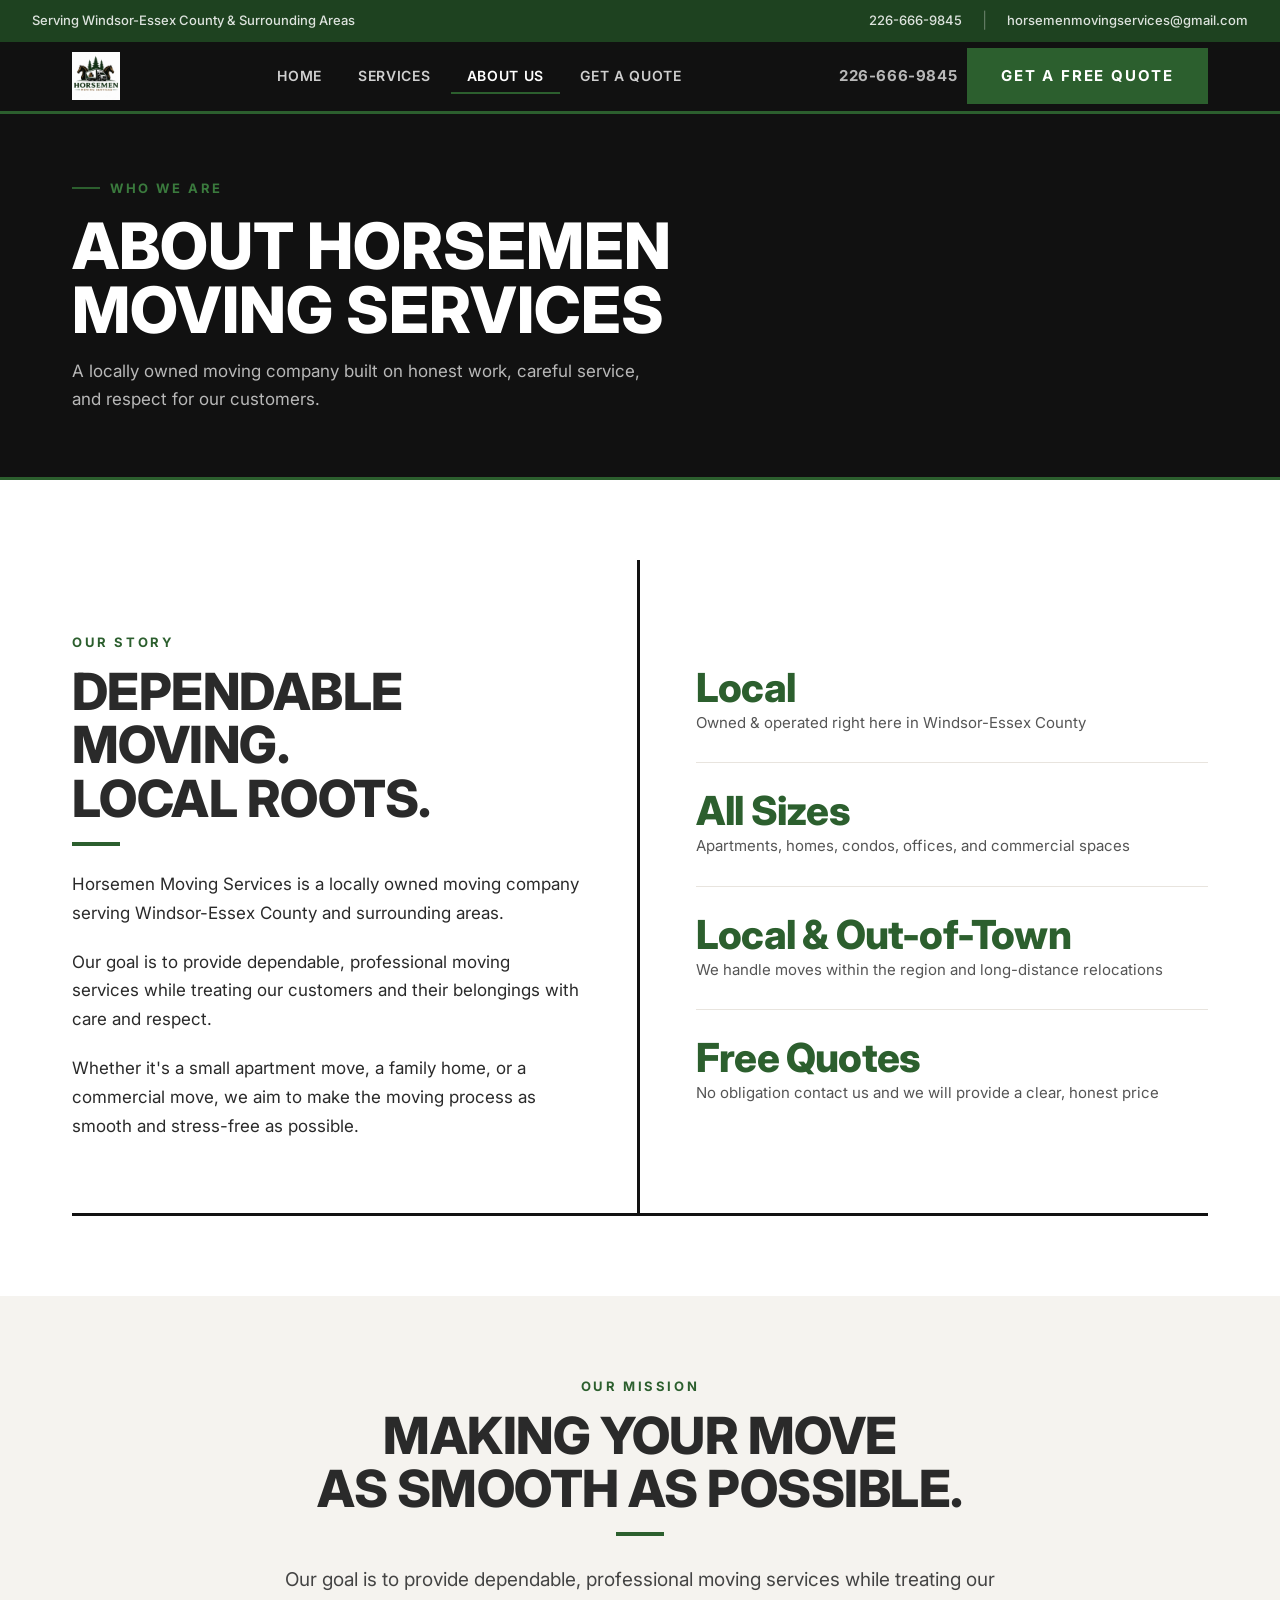
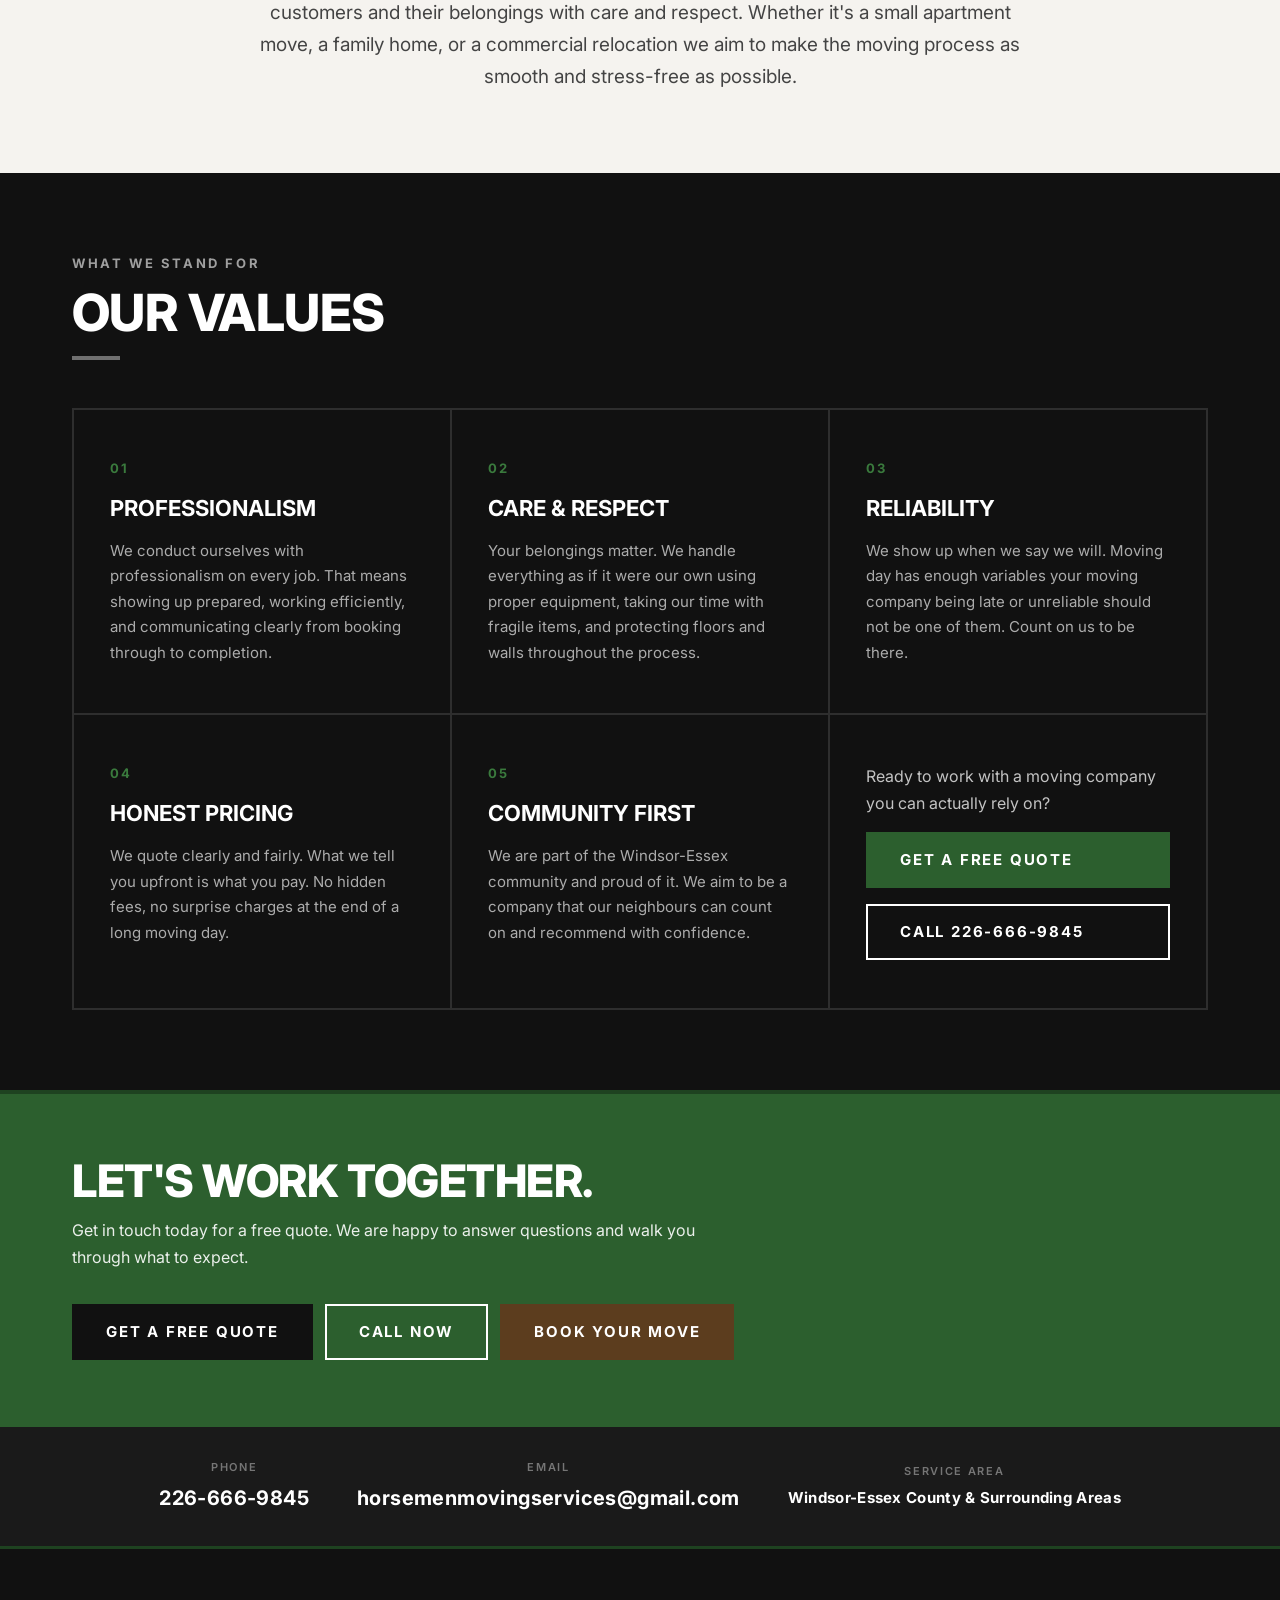
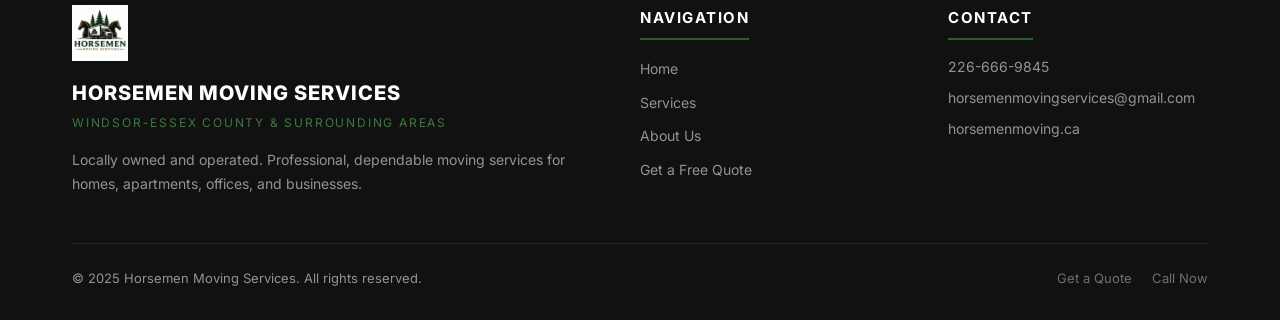
==== commit ad2320fb: "Remove service icons, hero eyebrow; lighten feature numbers; fix CTA text contrast; update About Us " ====
--- a/about.html
+++ b/about.html
@@ -1,4 +1,4 @@
-﻿<!DOCTYPE html>
+<!DOCTYPE html>
 <html lang="en">
 <head>
   <meta charset="UTF-8" />
@@ -180,13 +180,13 @@
           <h2 class="section-title">Dependable Moving.<br>Local Roots.</h2>
           <div class="divider"></div>
           <p class="section-body" style="margin-bottom:20px;">
-            Horsemen Moving Services is a locally owned and operated moving company serving Windsor-Essex County and the surrounding areas. We started with a straightforward goal: to provide the kind of moving service that we would want for ourselves.
+            Horsemen Moving Services is a locally owned moving company serving Windsor-Essex County and surrounding areas.
           </p>
           <p class="section-body" style="margin-bottom:20px;">
-            Moving is one of the most stressful events in a person's life. We take that seriously. Our team approaches every job whether it's a small apartment or a full commercial relocation with the same level of care, professionalism, and attention to detail.
+            Our goal is to provide dependable, professional moving services while treating our customers and their belongings with care and respect.
           </p>
           <p class="section-body">
-            We believe in treating customers fairly, showing up when we say we will, and getting the job done right. No shortcuts, no excuses.
+            Whether it's a small apartment move, a family home, or a commercial move, we aim to make the moving process as smooth and stress-free as possible.
           </p>
         </div>
 
--- a/style.css
+++ b/style.css
@@ -607,7 +607,7 @@
   font-size: 60px;
   font-weight: 800;
   line-height: 1;
-  color: rgba(255,255,255,0.08);
+  color: rgba(255,255,255,0.22);
   margin-bottom: 8px;
   letter-spacing: -0.03em;
 }
@@ -647,11 +647,12 @@
 
 .cta-band__text .section-title {
   font-size: clamp(28px, 3.5vw, 46px);
+  color: var(--white);
 }
 
 .cta-band__text .section-body {
   margin-top: 12px;
-  color: rgba(255,255,255,0.8);
+  color: rgba(255,255,255,0.9);
   font-size: 16px;
 }
 
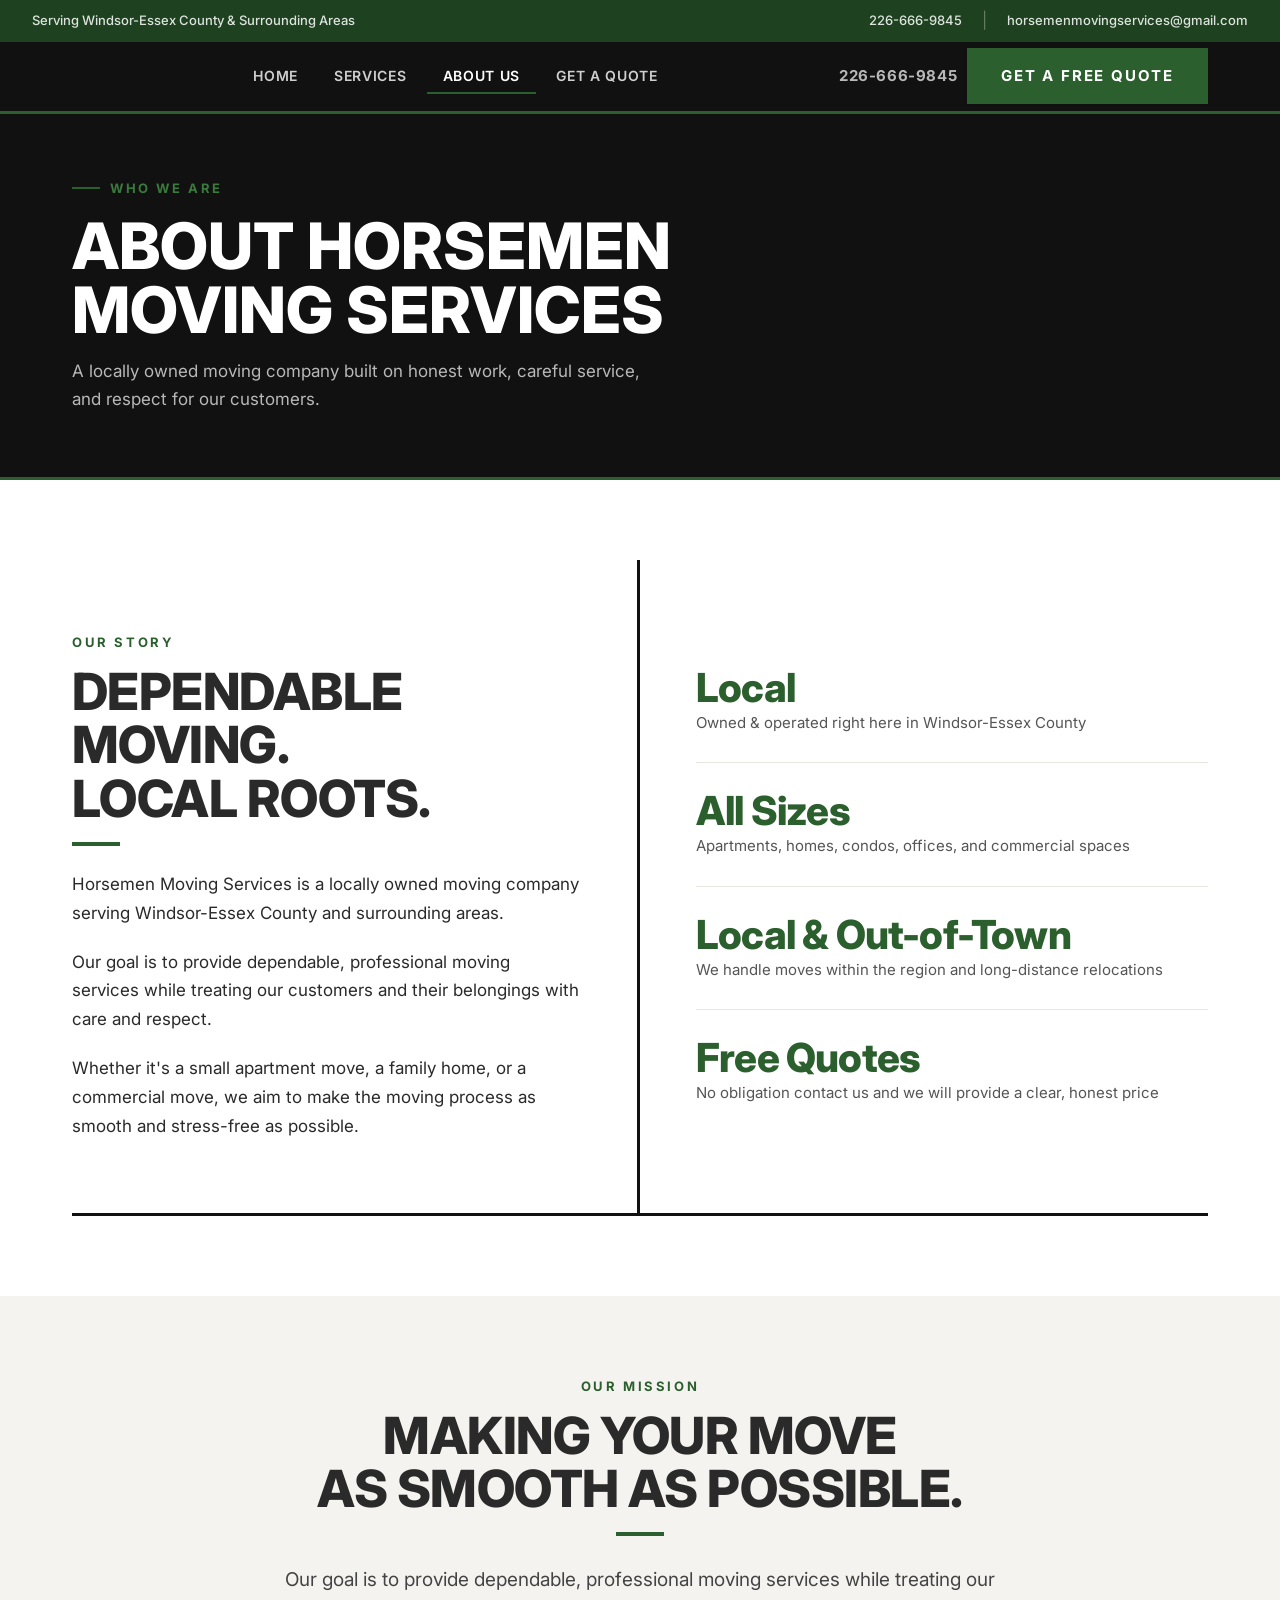
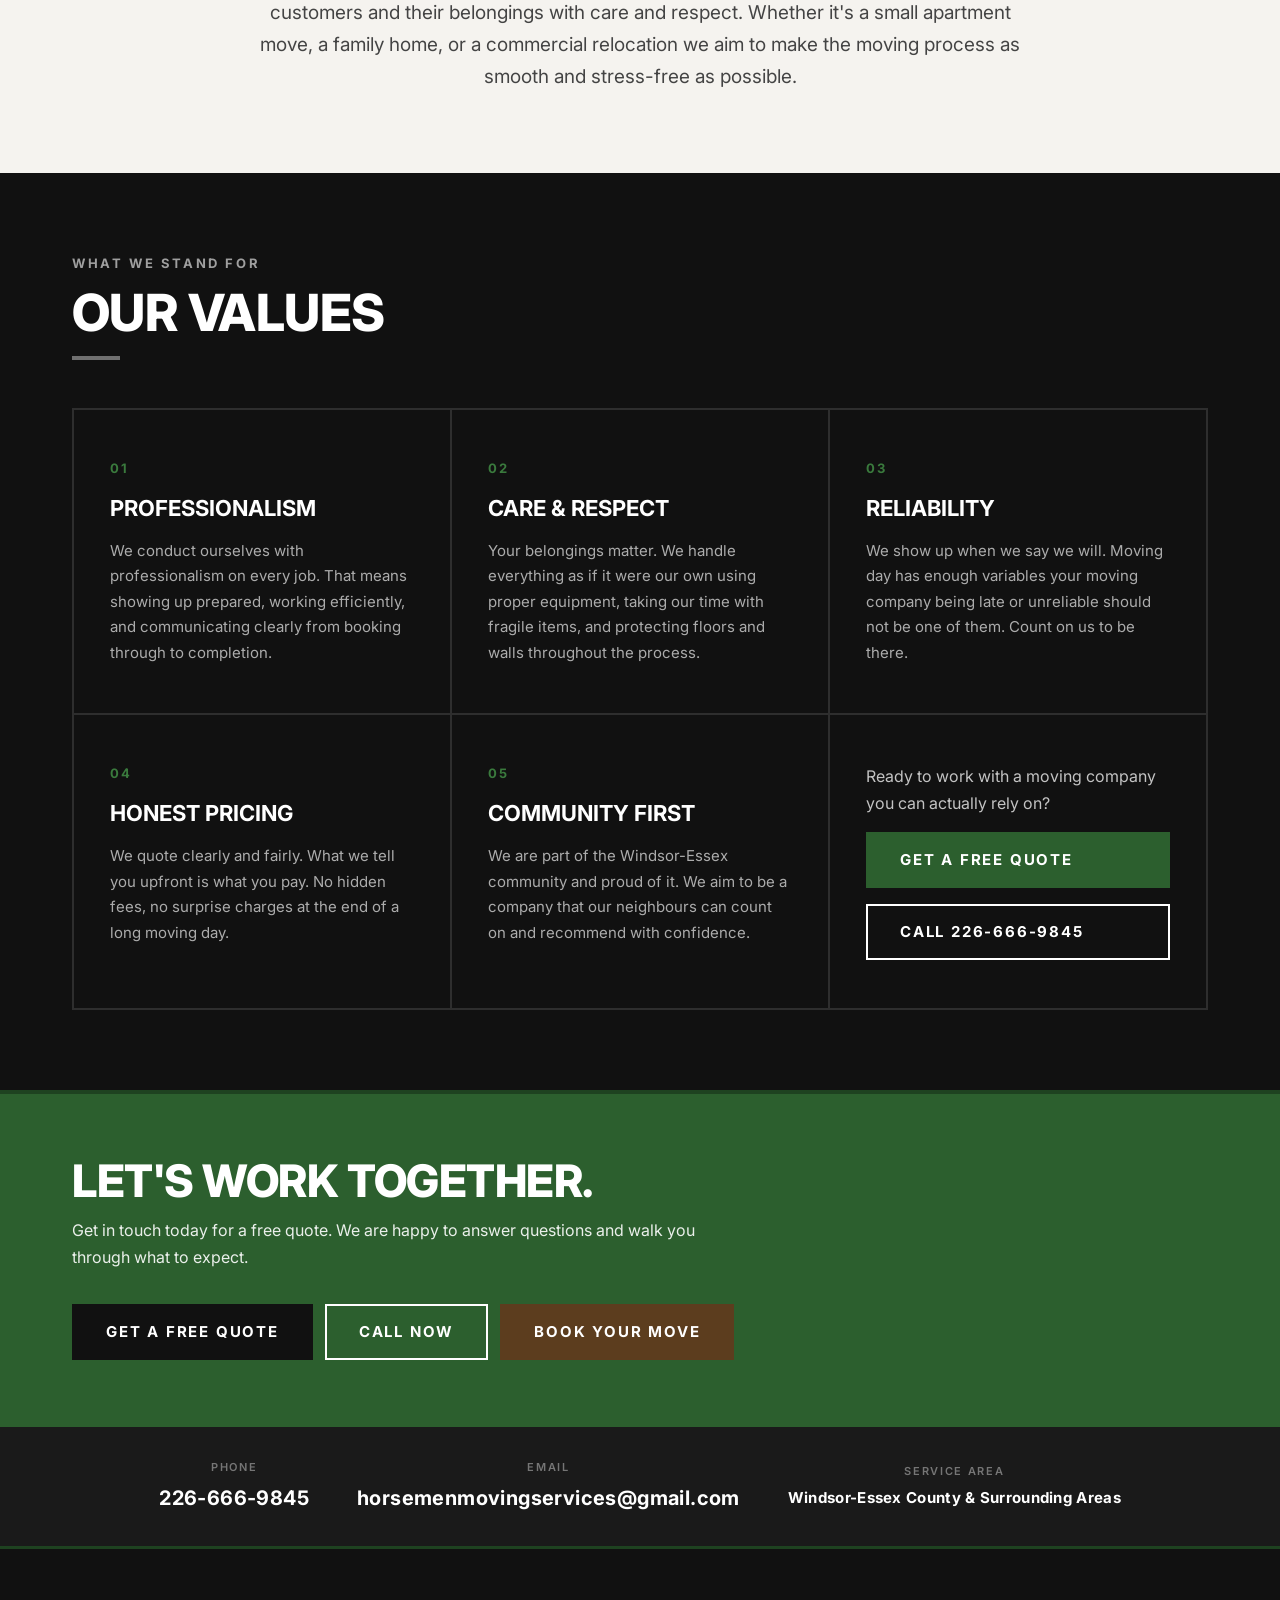
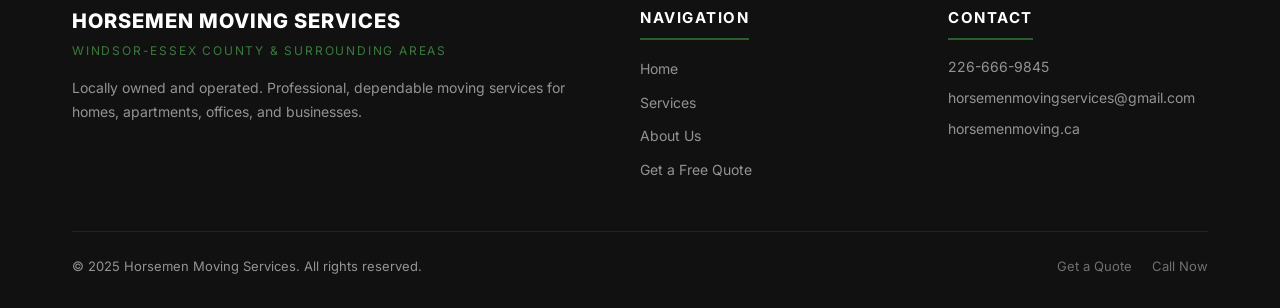
==== commit c866747b: "Remove logo from nav and footer across all pages" ====
--- a/about.html
+++ b/about.html
@@ -1,4 +1,4 @@
-<!DOCTYPE html>
+﻿<!DOCTYPE html>
 <html lang="en">
 <head>
   <meta charset="UTF-8" />
@@ -133,8 +133,7 @@
   <nav class="nav" id="main-nav">
     <div class="nav__inner">
       <a href="index.html" class="nav__logo" aria-label="Horsemen Moving Services Home">
-        <img src="logo.jpg" alt="Horsemen Moving Services Logo" />
-      </a>
+        </a>
       <ul class="nav__links" role="list">
         <li><a href="index.html" class="nav__link">Home</a></li>
         <li><a href="services.html" class="nav__link">Services</a></li>
@@ -311,8 +310,7 @@
     <div class="container">
       <div class="footer__grid">
         <div class="footer__brand">
-          <img src="logo.jpg" alt="Horsemen Moving Services" />
-          <div class="footer__brand-name">Horsemen Moving Services</div>
+        <div class="footer__brand-name">Horsemen Moving Services</div>
           <div class="footer__brand-sub">Windsor-Essex County &amp; Surrounding Areas</div>
           <p class="footer__brand-body">Locally owned and operated. Professional, dependable moving services for homes, apartments, offices, and businesses.</p>
         </div>
